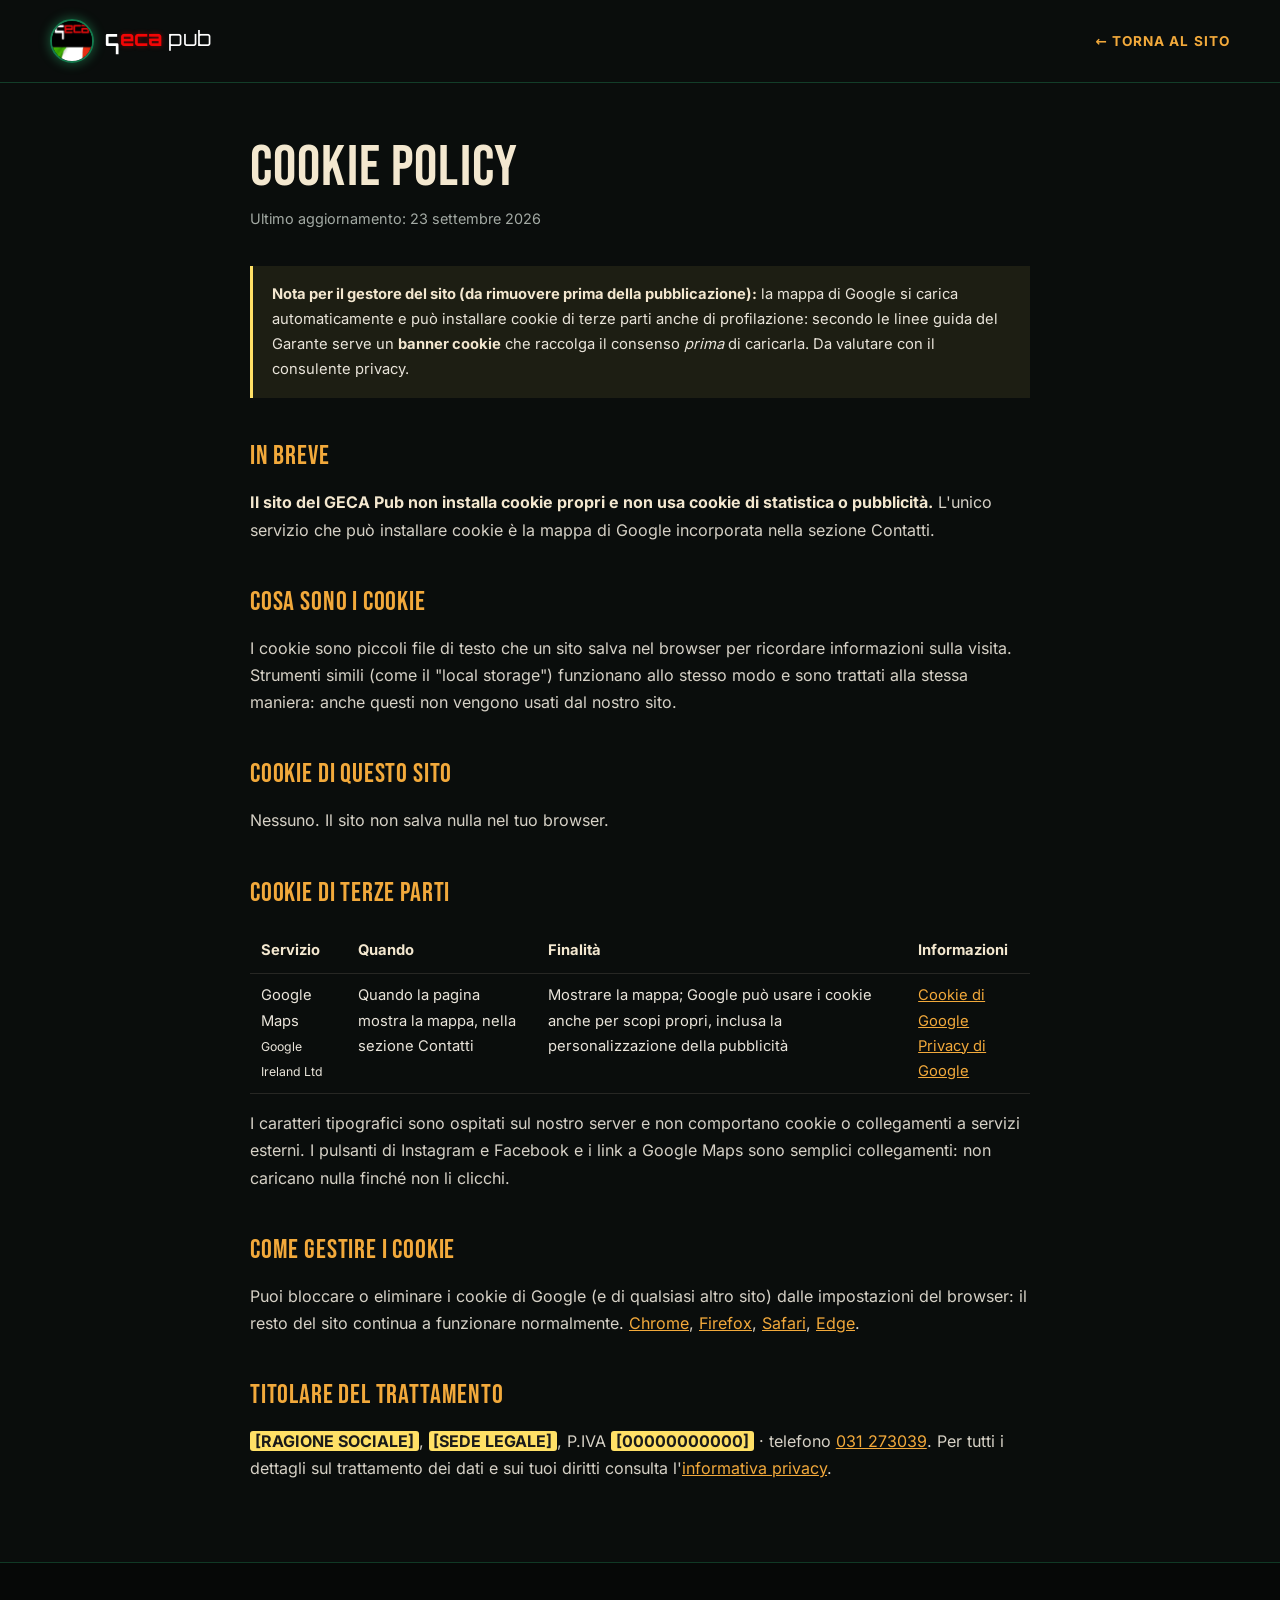
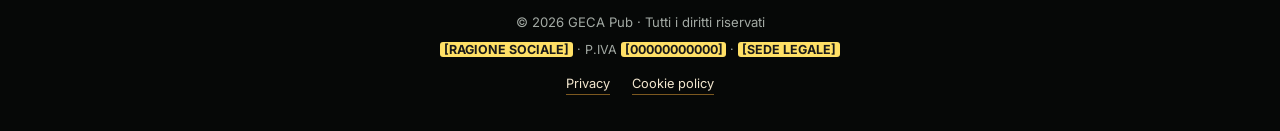
==== cookie-policy.html @ 088353f3 "GECA Pub" ====
<!DOCTYPE html>
<html lang="it">
<head>
  <meta charset="UTF-8">
  <meta name="viewport" content="width=device-width, initial-scale=1.0">
  <title>Cookie policy · GECA Pub</title>
  <meta name="robots" content="noindex">
  <meta name="theme-color" content="#0a0d0c">
  <link rel="icon" type="image/png" href="img/logo.png">
  <link rel="stylesheet" href="style.css">
</head>
<body>

  <header class="legal-header">
    <div class="container">
      <a href="index.html" class="logo" aria-label="GECA Pub – torna al sito">
        <img src="img/logo.png" alt="" class="logo-img" width="44" height="44">
        <span class="logo-text wordmark" role="img" aria-label="GECA Pub"><svg class="wm-g" viewBox="0 0 69 98" aria-hidden="true"><path d="M58.5 6.5H10.5V51.5H58.5V98"/></svg><span class="wm-eca" aria-hidden="true">eca</span><span class="wm-pub" aria-hidden="true">pub</span></span>
      </a>
      <a href="index.html" class="legal-back">← Torna al sito</a>
    </div>
  </header>

  <main class="legal">
    <h1>Cookie policy</h1>
    <p class="updated">Ultimo aggiornamento: 23 settembre 2026</p>

    <!-- NOTA PER IL GESTORE: rimuovere questo riquadro prima della pubblicazione -->
    <div class="legal-note">
      <strong>Nota per il gestore del sito (da rimuovere prima della pubblicazione):</strong>
      la mappa di Google si carica automaticamente e può installare cookie di terze parti anche
      di profilazione: secondo le linee guida del Garante serve un <strong>banner cookie</strong> che
      raccolga il consenso <em>prima</em> di caricarla. Da valutare con il consulente privacy.
    </div>

    <h2>In breve</h2>
    <p>
      <strong>Il sito del GECA Pub non installa cookie propri e non usa cookie di statistica
      o pubblicità.</strong> L'unico servizio che può installare cookie è la mappa di Google
      incorporata nella sezione Contatti.
    </p>

    <h2>Cosa sono i cookie</h2>
    <p>
      I cookie sono piccoli file di testo che un sito salva nel browser per ricordare informazioni
      sulla visita. Strumenti simili (come il "local storage") funzionano allo stesso modo e sono
      trattati alla stessa maniera: anche questi non vengono usati dal nostro sito.
    </p>

    <h2>Cookie di questo sito</h2>
    <p>Nessuno. Il sito non salva nulla nel tuo browser.</p>

    <h2>Cookie di terze parti</h2>
    <table>
      <thead>
        <tr><th>Servizio</th><th>Quando</th><th>Finalità</th><th>Informazioni</th></tr>
      </thead>
      <tbody>
        <tr>
          <td>Google Maps<br><small>Google Ireland Ltd</small></td>
          <td>Quando la pagina mostra la mappa, nella sezione Contatti</td>
          <td>Mostrare la mappa; Google può usare i cookie anche per scopi propri, inclusa la personalizzazione della pubblicità</td>
          <td><a href="https://policies.google.com/technologies/cookies" target="_blank" rel="noopener">Cookie di Google</a><br><a href="https://policies.google.com/privacy" target="_blank" rel="noopener">Privacy di Google</a></td>
        </tr>
      </tbody>
    </table>
    <p style="margin-top:1rem">
      I caratteri tipografici sono ospitati sul nostro server e non comportano cookie o collegamenti a
      servizi esterni. I pulsanti di Instagram e Facebook e i link a Google Maps sono semplici
      collegamenti: non caricano nulla finché non li clicchi.
    </p>

    <h2>Come gestire i cookie</h2>
    <p>
      Puoi bloccare o eliminare i cookie di Google (e di qualsiasi altro sito) dalle impostazioni del
      browser: il resto del sito continua a funzionare normalmente.
      <a href="https://support.google.com/chrome/answer/95647?hl=it" target="_blank" rel="noopener">Chrome</a>,
      <a href="https://support.mozilla.org/it/kb/Eliminare%20i%20cookie" target="_blank" rel="noopener">Firefox</a>,
      <a href="https://support.apple.com/it-it/guide/safari/sfri11471/mac" target="_blank" rel="noopener">Safari</a>,
      <a href="https://support.microsoft.com/it-it/microsoft-edge" target="_blank" rel="noopener">Edge</a>.
    </p>

    <h2>Titolare del trattamento</h2>
    <p>
      <span class="todo">[RAGIONE SOCIALE]</span>, <span class="todo">[SEDE LEGALE]</span>,
      P.IVA <span class="todo">[00000000000]</span> · telefono <a href="tel:+39031273039">031 273039</a>.
      Per tutti i dettagli sul trattamento dei dati e sui tuoi diritti consulta
      l'<a href="privacy.html">informativa privacy</a>.
    </p>
  </main>

  <footer class="footer">
    <div class="container footer-inner">
      <p class="footer-copy">© 2026 GECA Pub · Tutti i diritti riservati</p>
      <p class="footer-legal">
        <span class="todo">[RAGIONE SOCIALE]</span> · P.IVA <span class="todo">[00000000000]</span> ·
        <span class="todo">[SEDE LEGALE]</span>
      </p>
      <nav class="footer-links" aria-label="Note legali">
        <a href="privacy.html">Privacy</a>
        <a href="cookie-policy.html">Cookie policy</a>
      </nav>
    </div>
  </footer>

</body>
</html>
---- style.css ----
/* ============================================
   GECA Pub – pub irlandese: verde smeraldo,
   luci al neon, ottone e rame
   ============================================ */

/* ---------- Font ospitati sul sito (niente Google Fonts: nessun dato inviato a Google) ----------
   Licenze libere (OFL / Apache 2.0), vedi fonts/LICENZE.txt. Inter e Orbitron sono "variabili":
   un solo file copre tutti gli spessori. */
@font-face {
  font-family: 'Bebas Neue';
  font-style: normal;
  font-weight: 400;
  font-display: swap;
  src: url('fonts/bebas-neue.woff2') format('woff2');
}
@font-face {
  font-family: 'Inter';
  font-style: normal;
  font-weight: 400 700;
  font-display: swap;
  src: url('fonts/inter.woff2') format('woff2');
}
@font-face {
  font-family: 'Orbitron';
  font-style: normal;
  font-weight: 400 700;
  font-display: swap;
  src: url('fonts/orbitron.woff2') format('woff2');
}
@font-face {
  font-family: 'Yellowtail';
  font-style: normal;
  font-weight: 400;
  font-display: swap;
  src: url('fonts/yellowtail.woff2') format('woff2');
}

:root {
  --bg: #0a0d0c;
  --bg-2: #101613;
  --bg-3: #16201b;
  --emerald: #0f5c3b;
  --emerald-2: #147a4d;
  --neon: #39ff9c;
  --copper: #d4873f;
  --amber: #f2a93b;
  --cream: #f3e7cf;
  --text: #e9e4da;
  --muted: #a3aaa4;
  --line: rgba(243, 231, 207, 0.12);

  --font-display: 'Bebas Neue', Impact, sans-serif;
  --font-script: 'Yellowtail', cursive;
  --font-logo: 'Orbitron', 'Bebas Neue', sans-serif;

  /* colori della scritta nel logo */
  --logo-red: #f30505;
  --logo-white: #ffffff;
  --font-body: 'Inter', system-ui, sans-serif;

  /* bagliore verde condiviso tra "Chi siamo" e "Servizi" */
  --glow-size: ellipse 1100px 560px;
  --glow-offset: 180px;
  --glow-stops: rgba(20, 122, 77, 0.3), rgba(20, 122, 77, 0.17) 35%, rgba(20, 122, 77, 0.06) 70%, transparent 100%;

  --nav-h: 72px;
  --radius: 10px;
  --shadow: 0 18px 40px rgba(0, 0, 0, 0.55);
}

*,
*::before,
*::after { box-sizing: border-box; margin: 0; padding: 0; }

html { scroll-behavior: smooth; scroll-padding-top: var(--nav-h); }

body {
  font-family: var(--font-body);
  color: var(--text);
  background: var(--bg);
  line-height: 1.7;
  overflow-x: hidden;
}

img { max-width: 100%; display: block; }
a { color: inherit; }

.container { width: min(1180px, 100% - 32px); margin-inline: auto; }

/* ---------- Neon ---------- */
.neon {
  font-family: var(--font-script);
  line-height: 1;
}
.neon-green {
  color: #d9ffec;
  text-shadow:
    0 0 4px #fff,
    0 0 10px var(--neon),
    0 0 22px var(--neon),
    0 0 42px var(--emerald-2),
    0 0 80px var(--emerald-2);
}
.neon-amber {
  color: #fff1d6;
  text-shadow:
    0 0 4px #fff,
    0 0 10px var(--amber),
    0 0 24px var(--copper);
}
.flicker { animation: flicker 6s infinite; }

/* ---------- Titoli ---------- */
.eyebrow {
  font-size: 0.8rem;
  font-weight: 700;
  letter-spacing: 0.25em;
  text-transform: uppercase;
  color: var(--copper);
  display: flex;
  align-items: center;
  gap: 0.7rem;
}
.eyebrow::before {
  content: '';
  width: 28px;
  height: 2px;
  background: var(--copper);
}
.section-head { text-align: center; margin-bottom: 3rem; }
.section-head .eyebrow { justify-content: center; }
.section-head .eyebrow::after {
  content: '';
  width: 28px;
  height: 2px;
  background: var(--copper);
}

.section-title {
  font-family: var(--font-display);
  font-weight: 400;
  font-size: clamp(2.6rem, 6vw, 4rem);
  line-height: 1;
  letter-spacing: 0.02em;
  color: var(--cream);
  margin-top: 0.5rem;
}
.section-sub { color: var(--muted); margin-top: 0.6rem; }

/* ---------- Bottoni ---------- */
.btn {
  display: inline-block;
  padding: 0.9rem 1.8rem;
  font-family: var(--font-body);
  font-weight: 700;
  font-size: 0.9rem;
  letter-spacing: 0.12em;
  text-transform: uppercase;
  text-decoration: none;
  border-radius: 999px;
  border: 2px solid transparent;
  cursor: pointer;
  transition: transform 0.25s, box-shadow 0.25s, background 0.25s, color 0.25s;
}
.btn:hover { transform: translateY(-2px); }
.btn-primary {
  background: var(--emerald-2);
  color: #fff;
  border-color: var(--neon);
  box-shadow: 0 0 0 rgba(57, 255, 156, 0);
}
.btn-primary:hover { box-shadow: 0 0 18px rgba(57, 255, 156, 0.55), inset 0 0 12px rgba(57, 255, 156, 0.25); }
.btn-ghost { color: var(--cream); background: transparent; border-color: rgba(243, 231, 207, 0.5); }
.btn-ghost:hover { border-color: var(--amber); color: var(--amber); }
.btn.full { width: 100%; }

/* ---------- Navbar ---------- */
.navbar {
  position: fixed;
  inset: 0 0 auto 0;
  height: var(--nav-h);
  z-index: 100;
  transition: background 0.3s, box-shadow 0.3s, backdrop-filter 0.3s;
}
.navbar.scrolled,
.navbar.menu-open {
  background: rgba(10, 13, 12, 0.92);
  backdrop-filter: blur(10px);
  box-shadow: 0 1px 0 rgba(57, 255, 156, 0.25), 0 8px 24px rgba(0, 0, 0, 0.5);
}
.nav-inner {
  height: 100%;
  display: flex;
  align-items: center;
  justify-content: space-between;
}
.logo {
  display: flex;
  align-items: center;
  gap: 0.7rem;
  text-decoration: none;
}
.logo-img {
  width: 44px; height: 44px;
  border-radius: 50%;
  object-fit: cover;
  border: 2px solid var(--emerald-2);
  box-shadow: 0 0 12px rgba(57, 255, 156, 0.35);
}
.logo-text { font-size: 1.3rem; }

/* ---------- Scritta "geca pub" come nel logo ----------
   Orbitron per "eca"/"pub"; la "g" del logo non esiste in nessun font,
   quindi è disegnata in SVG sulle metriche di Orbitron
   (altezza x 58, tratto 13, discendente 40 su 100 unità/em). */
.wordmark {
  font-family: var(--font-logo);
  font-weight: 700;
  line-height: 1;
  letter-spacing: 0.01em;
  white-space: nowrap;
  text-transform: none;
}
.wm-g {
  display: inline-block;
  width: 0.69em;
  height: 0.98em;
  vertical-align: -0.4em;
  overflow: visible;
}
.wm-g path {
  fill: none;
  stroke: var(--logo-white);
  stroke-width: 13;
  stroke-linejoin: round;
}
.wm-eca {
  color: var(--logo-red);
  text-shadow: 0 0 0.25em rgba(243, 5, 5, 0.45);
}
.wm-pub {
  color: var(--logo-white);
  font-weight: 400;
  margin-left: 0.3em;
}

.nav-menu { display: flex; align-items: center; gap: 2rem; }
.nav-link {
  color: var(--text);
  text-decoration: none;
  font-weight: 500;
  font-size: 0.92rem;
  letter-spacing: 0.08em;
  text-transform: uppercase;
  position: relative;
  padding: 0.3rem 0;
  transition: color 0.2s;
}
.nav-link::after {
  content: '';
  position: absolute;
  left: 0; bottom: -2px;
  width: 0; height: 2px;
  background: var(--neon);
  box-shadow: 0 0 8px var(--neon);
  transition: width 0.3s;
}
.nav-link:hover,
.nav-link.active { color: #fff; }
.nav-link:hover::after,
.nav-link.active::after { width: 100%; }

.nav-toggle {
  display: none;
  background: none;
  border: none;
  cursor: pointer;
  width: 32px; height: 24px;
  position: relative;
}
.nav-toggle span {
  position: absolute;
  left: 0;
  width: 100%; height: 2px;
  background: var(--cream);
  border-radius: 2px;
  transition: transform 0.3s, opacity 0.3s, top 0.3s;
}
.nav-toggle span:nth-child(1) { top: 0; }
.nav-toggle span:nth-child(2) { top: 11px; }
.nav-toggle span:nth-child(3) { top: 22px; }
.nav-toggle.open span:nth-child(1) { top: 11px; transform: rotate(45deg); }
.nav-toggle.open span:nth-child(2) { opacity: 0; }
.nav-toggle.open span:nth-child(3) { top: 11px; transform: rotate(-45deg); }

/* ---------- Hero ---------- */
.hero {
  position: relative;
  min-height: 100vh;
  min-height: 100svh;
  display: flex;
  flex-direction: column;
  justify-content: center;
  overflow: hidden;
  padding-top: var(--nav-h);
}
.hero-bg {
  position: absolute;
  inset: -20px;
  /* il filtro colore agisce solo sulla foto; le velature scure stanno in .hero-shade,
     così il nero in fondo resta identico a quello di "Chi siamo" */
  /* sala-calda.jpg = sala.jpg con le luci delle lampade virate sull'arancione */
  background: url('img/sala-calda.jpg') center / cover no-repeat;
  /* più calda e satura sull'arancione (rame delle cisterne, luci) */
  filter: blur(2px) sepia(0.25) saturate(1.7) hue-rotate(-6deg) contrast(1.05);
  transform: scale(1.03);
}
.hero-shade {
  position: absolute;
  inset: 0;
  background:
    radial-gradient(ellipse at 50% 40%, rgba(10, 13, 12, 0.3), rgba(10, 13, 12, 0.9) 75%),
    linear-gradient(180deg, rgba(10, 13, 12, 0.6), rgba(10, 13, 12, 0.2) 45%, rgba(15, 92, 59, 0.12) 75%, var(--bg));
}
.hero-content {
  position: relative;
  text-align: center;
  padding: 3rem 0 6rem;
  animation: fadeUp 1s ease both;
}
.hero-logo {
  width: 120px; height: 120px;
  margin: 0 auto 1.2rem;
  border-radius: 50%;
  object-fit: cover;
  border: 3px solid var(--emerald-2);
  box-shadow: 0 0 0 6px rgba(10, 13, 12, 0.6), 0 0 30px rgba(57, 255, 156, 0.45);
}
.hero-script {
  font-size: clamp(2.4rem, 7vw, 4rem);
  transform: rotate(-4deg);
  margin-bottom: -0.4rem;
}
.hero-title {
  font-size: clamp(3rem, 14vw, 8rem);
  margin-top: 0.15em;
  filter: drop-shadow(0 6px 24px rgba(0, 0, 0, 0.8));
}
.hero-sub {
  max-width: 580px;
  margin: 1.2rem auto 2.2rem;
  font-size: clamp(1rem, 2.2vw, 1.15rem);
  color: #d6d1c6;
}
.hero-buttons { display: flex; gap: 1rem; justify-content: center; flex-wrap: wrap; }

/* Ticker "alla spina" */
.ticker {
  position: absolute;
  left: 0; right: 0; bottom: 0;
  overflow: hidden;
  background: var(--emerald);
  border-top: 1px solid rgba(57, 255, 156, 0.5);
  border-bottom: 1px solid rgba(57, 255, 156, 0.5);
  box-shadow: 0 0 24px rgba(57, 255, 156, 0.25);
}
.ticker-track {
  display: flex;
  width: max-content;
  animation: ticker 30s linear infinite;
}
.ticker-track span {
  font-family: var(--font-display);
  font-size: 1.4rem;
  letter-spacing: 0.1em;
  color: var(--cream);
  padding: 0.55rem 1.6rem;
  white-space: nowrap;
  display: flex;
  align-items: center;

}
.ticker-track span::after {
  content: '☘';
  font-family: var(--font-body);
  font-size: 1rem;
  color: var(--neon);
  margin-left: 1.6rem;
}

/* ---------- Chi siamo ---------- */
.about {
  padding: 7rem 0;
  background:
    /* misura fissa in px: così il bagliore si spegne prima del fondo della sezione
       a qualsiasi larghezza dello schermo (in % veniva tagliato dal confine) */
    radial-gradient(circle 480px at 85% 140px, rgba(15, 92, 59, 0.35), transparent),
    radial-gradient(var(--glow-size) at 50% calc(100% + var(--glow-offset)), var(--glow-stops)),
    var(--bg);
}
.about-grid {
  display: grid;
  grid-template-columns: 1fr 1fr;
  gap: 4.5rem;
  align-items: center;
}
.about-media { position: relative; }
.about-media img {
  width: 100%;
  height: auto;
  aspect-ratio: 4 / 3;
  object-fit: cover;
  border-radius: var(--radius);
  box-shadow: var(--shadow);
}
.about-media::before {
  content: '';
  position: absolute;
  inset: -14px 14px 14px -14px;
  border: 2px solid var(--neon);
  border-radius: var(--radius);
  box-shadow: 0 0 16px rgba(57, 255, 156, 0.4), inset 0 0 16px rgba(57, 255, 156, 0.2);
  z-index: -1;
}
.about-media { isolation: isolate; }
.about-badge {
  position: absolute;
  right: -18px; bottom: -22px;
  width: 124px; height: 124px;
  border-radius: 50%;
  display: grid;
  place-content: center;
  text-align: center;
  background: radial-gradient(circle at 35% 30%, #e59a52, var(--copper) 55%, #8f5424);
  border: 3px solid #f1c089;
  box-shadow: var(--shadow);
  transform: rotate(-8deg);
}
.about-badge .neon { font-size: 1.6rem; }
.about-badge strong {
  font-family: var(--font-display);
  font-weight: 400;
  font-size: 2rem;
  line-height: 1;
  color: var(--bg);
}
.about-text > p:not(.eyebrow) {
  margin-top: 1.2rem;
  color: #cfcac0;
  font-size: 1.05rem;
}
.about-text strong { color: var(--cream); }
.about-text em { color: var(--neon); font-style: normal; font-weight: 700; }

.stats {
  list-style: none;
  display: grid;
  grid-template-columns: repeat(3, 1fr);
  margin-top: 2.2rem;
  border-top: 1px solid var(--line);
}
.stats li {
  padding: 1.2rem 0.5rem 0;
  text-align: center;
}
.stats li + li { border-left: 1px solid var(--line); }
.stats strong {
  display: block;
  font-family: var(--font-display);
  font-weight: 400;
  font-size: 2.6rem;
  line-height: 1;
  color: var(--amber);
}
.stats span { font-size: 0.82rem; color: var(--muted); }

/* ---------- Servizi ---------- */
.services {
  padding: 7rem 0;
  /* richiama le pareti verdi del pub. Il bagliore è UNO solo, centrato poco sotto
     il confine con "Chi siamo": ciascuna sezione ne disegna la sua metà (stesse
     misure in px), così la sfumatura continua senza linea di separazione */
  background:
    radial-gradient(var(--glow-size) at 50% var(--glow-offset), var(--glow-stops)),
    linear-gradient(180deg, transparent 80%, var(--bg)),
    var(--bg);
}

/* ---------- Filigrana trifogli (sezioni verdi) ---------- */
.clover-watermark {
  position: relative;
  isolation: isolate;
}
.clover-watermark::before {
  content: '';
  position: absolute;
  inset: 0;
  z-index: -1;
  pointer-events: none;
  background: url('img/trifogli.svg') center / 440px repeat;
  opacity: 0.04;
}
/* "Chi siamo" + "Servizi": un'unica filigrana che attraversa il confine.
   - la griglia è ancorata al confine (fondo di Chi siamo / cima di Servizi),
     così i trifogli proseguono senza sfasamenti
   - la dissolvenza è piena sul confine: compare in Chi siamo e sfuma in Servizi */
.about.clover-watermark::before {
  opacity: 0.06;
  background-position: center bottom;
  -webkit-mask-image: linear-gradient(180deg, transparent 5%, #000 75%);
  mask-image: linear-gradient(180deg, transparent 5%, #000 75%);
}
.services.clover-watermark::before {
  opacity: 0.06;
  background-position: center top;
  -webkit-mask-image: linear-gradient(180deg, #000, #000 45%, transparent 90%);
  mask-image: linear-gradient(180deg, #000, #000 45%, transparent 90%);
}
.neon-band.clover-watermark::before {
  opacity: 0.07;
  background-size: 360px;
}
.feature-grid {
  display: grid;
  grid-template-columns: repeat(3, 1fr);
  gap: 1.6rem;
}
.feature-card {
  background: var(--bg-3);
  border: 1px solid var(--line);
  border-radius: var(--radius);
  overflow: hidden;
  transition: transform 0.35s, border-color 0.35s, box-shadow 0.35s;
}
.feature-card img {
  width: 100%;
  height: auto;
  aspect-ratio: 4 / 3;
  object-fit: cover;
  transition: transform 0.6s;
}
.feature-card:hover {
  transform: translateY(-6px);
  border-color: rgba(57, 255, 156, 0.6);
  box-shadow: 0 0 24px rgba(57, 255, 156, 0.18), var(--shadow);
}
.feature-card:hover img { transform: scale(1.06); }
.feature-body { padding: 1.5rem 1.6rem 1.8rem; position: relative; }
.feature-body h3 {
  font-family: var(--font-display);
  font-weight: 400;
  font-size: 1.9rem;
  letter-spacing: 0.03em;
  color: var(--cream);
  line-height: 1.1;
}
.feature-body p { color: var(--muted); margin-top: 0.4rem; }

.mini-grid {
  display: grid;
  grid-template-columns: repeat(3, 1fr);
  gap: 1.6rem;
  margin-top: 1.6rem;
}
.mini-card {
  display: flex;
  gap: 1rem;
  align-items: flex-start;
  padding: 1.4rem;
  border-radius: var(--radius);
  background: rgba(15, 92, 59, 0.22);
  border: 1px solid rgba(57, 255, 156, 0.2);
}
.mini-card svg {
  flex: none;
  width: 44px; height: 44px;
  padding: 9px;
  border-radius: 50%;
  fill: none;
  stroke: var(--amber);
  stroke-width: 1.8;
  stroke-linecap: round;
  stroke-linejoin: round;
  background: rgba(10, 13, 12, 0.6);
  border: 1px solid var(--copper);
}
.mini-card h3 {
  font-family: var(--font-display);
  font-weight: 400;
  font-size: 1.45rem;
  letter-spacing: 0.03em;
  color: var(--cream);
  line-height: 1.1;
}
.mini-card p { color: var(--muted); font-size: 0.92rem; margin-top: 0.2rem; }

/* ---------- Birre ---------- */
.beers {
  padding: 7rem 0;
  background:
    radial-gradient(ellipse at 50% 100%, rgba(212, 135, 63, 0.18), transparent 60%),
    var(--bg);
}
/* Nastro continuo: le birre scorrono senza fine (le schede sono duplicate via JS).
   Le schede hanno la stessa larghezza della vecchia griglia
   (3 per 960px su desktop, 2 per riga su tablet/telefono) */
.beer-grid {
  --beer-gap: 1.4rem;
  --beer-w: calc((min(960px, 100%) - 2 * var(--beer-gap)) / 3);
  overflow: hidden;
  cursor: grab;
  /* trascinamento orizzontale gestito via JS; lo scroll verticale della pagina resta libero */
  touch-action: pan-y;
  /* spazio per l'effetto hover (sollevamento + ombra), che altrimenti verrebbe tagliato */
  padding: 12px 2px 28px;
  margin: -12px -2px -28px;
  /* dissolvenza su entrambi i lati: il nastro non ha né inizio né fine */
  --fade-l: 48px;
  --fade-r: 48px;
  -webkit-mask-image: linear-gradient(90deg, transparent, #000 var(--fade-l), #000 calc(100% - var(--fade-r)), transparent);
  mask-image: linear-gradient(90deg, transparent, #000 var(--fade-l), #000 calc(100% - var(--fade-r)), transparent);
}
.beer-grid.dragging { cursor: grabbing; }
/* il nastro che si muove: spostato con transform per un movimento fluido (anche sub-pixel) */
.beer-track {
  display: flex;
  gap: var(--beer-gap);
  will-change: transform;
  user-select: none;
  -webkit-user-select: none;
}
.beer-track img { -webkit-user-drag: none; pointer-events: none; }
.beer-track > .beer-card {
  flex: 0 0 var(--beer-w);
}


.beer-card {
  text-align: center;
  padding: 1.8rem 1.2rem 1.6rem;
  background: var(--bg-3);
  border: 1px solid var(--line);
  border-radius: var(--radius);
  transition: transform 0.35s, border-color 0.35s, box-shadow 0.35s;
}
.beer-card:hover {
  transform: translateY(-6px);
  border-color: rgba(242, 169, 59, 0.6);
  box-shadow: 0 0 24px rgba(242, 169, 59, 0.15), var(--shadow);
}

/* Il logo sta su un "sottobicchiere" chiaro, così resta leggibile qualunque colore abbia */
.beer-coaster {
  width: 140px; height: 140px;
  margin: 0 auto 1.3rem;
  border-radius: 50%;
  display: grid;
  place-items: center;
  overflow: hidden;
  background: radial-gradient(circle at 35% 30%, #fbf6ea, #ece0c6 70%, #dccaa6);
  box-shadow:
    inset 0 0 0 6px #f6eedc,
    inset 0 0 0 8px rgba(59, 36, 22, 0.25),
    0 10px 24px rgba(0, 0, 0, 0.5);
  transform: rotate(-6deg);
  transition: transform 0.5s;
}
.beer-card:nth-child(even) .beer-coaster { transform: rotate(5deg); }
.beer-card:hover .beer-coaster { transform: rotate(0) scale(1.05); }
.beer-coaster img {
  max-width: 74%;
  max-height: 64%;
  object-fit: contain;
}
.beer-coaster.has-logo .beer-fallback { display: none; }

/* Loghi già rotondi (Paulaner, Tennent's): diventano loro il sottobicchiere */
.beer-coaster[data-round].has-logo {
  background: none;
  box-shadow: 0 10px 24px rgba(0, 0, 0, 0.5);
}
.beer-coaster[data-round] img {
  width: 100%;
  max-width: 100%;
  max-height: 100%;
}

.beer-fallback {
  font-family: var(--font-display);
  font-size: 1.7rem;
  line-height: 1;
  letter-spacing: 0.04em;
  padding: 0 0.6rem;
  text-align: center;
}
.beer-fallback small { display: block; font-size: 0.6em; letter-spacing: 0.2em; }
.bf-guinness { color: #111; border-bottom: 3px solid #b8913a; padding-bottom: 0.2rem; }
.bf-kilkenny { color: #a4161f; }
.bf-tennents { color: #c8102e; }
.bf-granda { color: #2e5a3c; }
.bf-paulaner { color: #1f3f8c; }
.bf-balabiott { color: #161616; }

.beer-card h3 {
  font-family: var(--font-display);
  font-weight: 400;
  font-size: 1.7rem;
  letter-spacing: 0.03em;
  line-height: 1.1;
  color: var(--cream);
}
.beer-style {
  font-size: 0.72rem;
  font-weight: 700;
  letter-spacing: 0.1em;
  text-transform: uppercase;
  color: var(--amber);
  margin: 0.3rem 0 0.7rem;
}
.beer-card p:last-child { font-size: 0.92rem; color: var(--muted); line-height: 1.55; }

/* ---------- Banda neon ---------- */
.neon-band {
  padding: 3.5rem 16px;
  text-align: center;
  background: linear-gradient(180deg, #0b3a26, #082a1c);
  border-block: 1px solid rgba(57, 255, 156, 0.25);
  overflow: hidden;
}
.neon-band .neon { font-size: clamp(3.5rem, 12vw, 7rem); }

/* ---------- Galleria ---------- */
.gallery { padding: 7rem 0; background: var(--bg); }
.gallery-grid {
  display: grid;
  grid-template-columns: repeat(4, 1fr);
  grid-auto-rows: 210px;
  grid-auto-flow: dense;
  gap: 0.9rem;
}
.gallery-item {
  position: relative;
  overflow: hidden;
  border-radius: var(--radius);
  cursor: pointer;
  background: var(--bg-3);
  outline: none;
}
.g-wide { grid-column: span 2; }
.g-tall { grid-row: span 2; }
.gallery-item img {
  width: 100%;
  height: 100%;
  object-fit: cover;
  transition: transform 0.6s, filter 0.6s;
  filter: saturate(1.05) brightness(0.9);
}
.gallery-item::after {
  content: '';
  position: absolute;
  inset: 0;
  border-radius: inherit;
  border: 2px solid transparent;
  transition: border-color 0.3s, box-shadow 0.3s;
  pointer-events: none;
}
.gallery-item:hover img,
.gallery-item:focus-visible img { transform: scale(1.07); filter: saturate(1.2) brightness(1); }
.gallery-item:hover::after,
.gallery-item:focus-visible::after {
  border-color: var(--neon);
  box-shadow: inset 0 0 18px rgba(57, 255, 156, 0.35);
}
.gallery-item figcaption {
  position: absolute;
  inset: auto 0 0 0;
  padding: 2rem 1rem 0.8rem;
  font-family: var(--font-display);
  font-size: 1.35rem;
  letter-spacing: 0.05em;
  color: var(--cream);
  background: linear-gradient(transparent, rgba(10, 13, 12, 0.9));
}

/* Lightbox */
.lightbox {
  position: fixed;
  inset: 0;
  z-index: 200;
  display: flex;
  align-items: center;
  justify-content: center;
  gap: 1rem;
  padding: 16px;
  background: rgba(5, 8, 7, 0.95);
  opacity: 0;
  visibility: hidden;
  transition: opacity 0.3s, visibility 0.3s;
}
.lightbox.open { opacity: 1; visibility: visible; }
.lb-figure { max-width: 1000px; min-width: 0; text-align: center; }
.lb-figure img {
  max-height: 78vh;
  width: auto;
  margin: 0 auto;
  border-radius: var(--radius);
  box-shadow: 0 0 40px rgba(57, 255, 156, 0.18);
}
.lb-figure figcaption {
  font-family: var(--font-display);
  font-size: 1.6rem;
  letter-spacing: 0.05em;
  color: var(--cream);
  margin-top: 0.8rem;
}
.lb-btn {
  flex: none;
  background: rgba(255, 255, 255, 0.06);
  border: 1px solid var(--line);
  color: var(--cream);
  width: 52px; height: 52px;
  border-radius: 50%;
  font-size: 2rem;
  line-height: 1;
  cursor: pointer;
  transition: border-color 0.2s, color 0.2s;
}
.lb-btn:hover { border-color: var(--neon); color: var(--neon); }
.lb-close { position: absolute; top: 1rem; right: 1rem; }

/* ---------- Contatti ---------- */
.contact {
  padding: 7rem 0;
  background:
    radial-gradient(circle at 10% 90%, rgba(212, 135, 63, 0.14), transparent 45%),
    radial-gradient(circle at 90% 10%, rgba(15, 92, 59, 0.35), transparent 45%),
    var(--bg-2);
}
.contact-grid {
  display: grid;
  grid-template-columns: 1fr 1.25fr;
  gap: 3rem;
  align-items: start;
}
.info-block {
  padding: 1.3rem 0;
  border-bottom: 1px solid var(--line);
}
.info-block:first-child { padding-top: 0; }
.info-block h3 {
  font-family: var(--font-display);
  font-weight: 400;
  font-size: 1.5rem;
  letter-spacing: 0.05em;
  color: var(--amber);
  margin-bottom: 0.3rem;
}
.info-block a { color: var(--cream); text-decoration: none; font-weight: 500; }
.info-block a:hover { color: var(--neon); }
.hours { border-collapse: collapse; width: 100%; max-width: 340px; }
.hours td { padding: 0.25rem 0; color: #cfcac0; vertical-align: top; }
.hours .closed td { padding-top: 0.6rem; color: var(--muted); }
.hours .closed td:last-child { color: var(--muted); }
.hours td:last-child { text-align: right; font-weight: 700; color: var(--cream); }

.socials { display: flex; gap: 0.8rem; margin-top: 1.6rem; }
.socials a {
  width: 46px; height: 46px;
  display: grid;
  place-items: center;
  border-radius: 50%;
  border: 1px solid var(--line);
  background: var(--bg-3);
  transition: border-color 0.25s, box-shadow 0.25s;
}
.socials svg {
  width: 22px; height: 22px;
  fill: none;
  stroke: var(--cream);
  stroke-width: 1.7;
  stroke-linecap: round;
  stroke-linejoin: round;
  transition: stroke 0.25s;
}
.socials a:hover { border-color: var(--neon); box-shadow: 0 0 14px rgba(57, 255, 156, 0.35); }
.socials a:hover svg { stroke: var(--neon); }

/* ---------- Recensioni Google ---------- */
.reviews-box {
  display: flex;
  flex-direction: column;
  padding: 2.4rem;
  border-radius: var(--radius);
  background: linear-gradient(160deg, rgba(20, 122, 77, 0.35), rgba(16, 22, 19, 0.95) 55%);
  border: 1px solid rgba(57, 255, 156, 0.3);
  box-shadow: var(--shadow);
}
.reviews-head h3 {
  font-family: var(--font-display);
  font-weight: 400;
  font-size: 2.2rem;
  letter-spacing: 0.03em;
  line-height: 1;
  color: var(--cream);
  margin-top: 0.4rem;
}
.stars {
  color: var(--amber);
  letter-spacing: 0.15em;
  font-size: 1.15rem;
  text-shadow: 0 0 10px rgba(242, 169, 59, 0.45);
}
.reviews-list:empty { display: none; }

/* una recensione alla volta, in dissolvenza */
.reviews-list {
  display: grid;
  margin: 1.6rem 0 1rem;
}
.review {
  grid-area: 1 / 1;
  opacity: 0;
  visibility: hidden;
  transition: opacity 0.6s, visibility 0.6s;
}
.review.active { opacity: 1; visibility: visible; }
.review .stars { font-size: 0.95rem; }
.review blockquote {
  position: relative;
  margin: 0.6rem 0 1rem;
  padding-left: 1.6rem;
  color: var(--text);
  font-size: 1.02rem;
  line-height: 1.65;
}
.review blockquote::before {
  content: '“';
  position: absolute;
  left: -0.2rem; top: -0.9rem;
  font-family: Georgia, serif;
  font-size: 3.2rem;
  line-height: 1;
  color: var(--copper);
}
.review-author { display: flex; align-items: center; gap: 0.75rem; }
.review-avatar {
  flex: none;
  width: 38px; height: 38px;
  border-radius: 50%;
  display: grid;
  place-items: center;
  font-weight: 700;
  color: var(--bg);
  background: var(--copper);
}
.review-author strong { display: block; color: var(--cream); font-weight: 700; line-height: 1.2; }
.review-author span { font-size: 0.82rem; color: var(--muted); }

.reviews-dots { display: flex; gap: 0.5rem; margin-bottom: 1.6rem; }
.reviews-dots:empty { display: none; }
.reviews-dots button {
  width: 10px; height: 10px;
  padding: 0;
  border-radius: 50%;
  border: 1px solid var(--copper);
  background: transparent;
  cursor: pointer;
  transition: background 0.25s, transform 0.25s;
}
.reviews-dots button[aria-selected="true"] { background: var(--amber); transform: scale(1.2); }

.reviews-empty { margin: 1.4rem 0 1.8rem; color: #cfcac0; }
.reviews-empty[hidden] { display: none; }
.reviews-quote {
  font-family: var(--font-script);
  font-size: 1.9rem;
  line-height: 1.2;
  color: var(--cream);
  margin-bottom: 0.8rem;
}
.reviews-box .btn { text-align: center; margin-top: auto; }

/* ---------- Mappa ---------- */
.map-card {
  position: relative;
  margin-top: 3rem;
  height: 420px;
  border-radius: var(--radius);
  overflow: hidden;
  border: 1px solid rgba(57, 255, 156, 0.3);
  box-shadow: var(--shadow);
  background: var(--bg-3);
}
.map-card iframe {
  display: block;
  width: 100%;
  height: 100%;
  border: 0;
  /* versione "notturna" della mappa, in tono con il sito */
  filter: invert(0.9) hue-rotate(180deg) saturate(0.85) brightness(0.95);
}
.map-overlay {
  position: absolute;
  left: 1.5rem;
  bottom: 1.5rem;
  padding: 1.4rem 1.6rem;
  border-radius: var(--radius);
  background: rgba(10, 13, 12, 0.9);
  backdrop-filter: blur(8px);
  border: 1px solid var(--line);
}
.map-address {
  font-family: var(--font-display);
  font-size: 1.7rem;
  line-height: 1.1;
  letter-spacing: 0.03em;
  color: var(--cream);
  margin: 0.5rem 0 1rem;
}

/* ---------- Footer ---------- */
.footer {
  padding: 3rem 0 2.2rem;
  background: #060807;
  border-top: 1px solid rgba(57, 255, 156, 0.2);
}
.footer-inner { text-align: center; }
.footer-logo {
  width: 64px; height: 64px;
  margin: 0 auto;
  border-radius: 50%;
  object-fit: cover;
  border: 2px solid var(--emerald-2);
}
.footer-script { font-size: 2.6rem; margin: 0.8rem 0 1rem; }
.footer-copy { font-size: 0.82rem; color: var(--muted); }
.footer-legal { font-size: 0.78rem; color: var(--muted); margin-top: 0.3rem; }
.footer-links { display: flex; justify-content: center; gap: 1.4rem; margin-top: 0.8rem; }
.footer-links a {
  font-size: 0.8rem;
  color: var(--cream);
  text-decoration: none;
  border-bottom: 1px solid rgba(242, 169, 59, 0.5);
}
.footer-links a:hover { color: var(--amber); }

/* Dati ancora da inserire: evidenziati per non dimenticarli prima della pubblicazione */
.todo {
  background: #ffe066;
  color: #1a1a1a;
  padding: 0 0.3em;
  border-radius: 3px;
  font-weight: 700;
}

/* ---------- Pagine legali (privacy.html, cookie-policy.html) ---------- */
.legal-header {
  padding: 1.2rem 0;
  border-bottom: 1px solid rgba(57, 255, 156, 0.2);
  background: rgba(10, 13, 12, 0.95);
}
.legal-header .container {
  display: flex;
  align-items: center;
  justify-content: space-between;
  gap: 1rem;
}
.legal-back {
  font-size: 0.85rem;
  font-weight: 700;
  letter-spacing: 0.08em;
  text-transform: uppercase;
  color: var(--amber);
  text-decoration: none;
}
.legal-back:hover { color: var(--cream); }
.legal {
  width: min(780px, 100% - 32px);
  margin: 0 auto;
  padding: 3.5rem 0 5rem;
}
.legal h1 {
  font-family: var(--font-display);
  font-weight: 400;
  font-size: clamp(2.6rem, 7vw, 3.6rem);
  line-height: 1;
  letter-spacing: 0.02em;
  color: var(--cream);
}
.legal .updated { color: var(--muted); font-size: 0.9rem; margin: 0.6rem 0 2.2rem; }
.legal h2 {
  font-family: var(--font-display);
  font-weight: 400;
  font-size: 1.7rem;
  letter-spacing: 0.03em;
  color: var(--amber);
  margin: 2.2rem 0 0.6rem;
}
.legal p, .legal li { color: #d6d1c6; }
.legal p + p { margin-top: 0.8rem; }
.legal ul { padding-left: 1.3rem; margin-top: 0.6rem; }
.legal li + li { margin-top: 0.35rem; }
.legal a { color: var(--amber); }
.legal strong { color: var(--cream); }
.legal-note {
  margin-bottom: 2rem;
  padding: 1rem 1.2rem;
  border-left: 3px solid #ffe066;
  background: rgba(255, 224, 102, 0.08);
  font-size: 0.92rem;
}
.legal table { width: 100%; border-collapse: collapse; margin-top: 0.8rem; font-size: 0.92rem; }
.legal th, .legal td { text-align: left; padding: 0.6rem 0.7rem; border-bottom: 1px solid var(--line); vertical-align: top; }
.legal th { color: var(--cream); font-weight: 700; }

/* ---------- Animazioni ---------- */
@keyframes fadeUp {
  from { opacity: 0; transform: translateY(30px); }
  to { opacity: 1; transform: translateY(0); }
}
@keyframes ticker {
  to { transform: translateX(-50%); }
}
@keyframes flicker {
  0%, 18%, 22%, 25%, 53%, 57%, 100% { opacity: 1; }
  20%, 24%, 55% { opacity: 0.35; }
}
.reveal { opacity: 0; transform: translateY(30px); transition: opacity 0.8s, transform 0.8s; }
.reveal.visible { opacity: 1; transform: none; }

@media (prefers-reduced-motion: reduce) {
  html { scroll-behavior: auto; }
  *, *::before, *::after { animation: none !important; transition: none !important; }
  .reveal { opacity: 1; transform: none; }
}

/* ============================================
   Responsive
   ============================================ */
@media (max-width: 1000px) {
  .feature-grid,
  .mini-grid { grid-template-columns: 1fr 1fr; }
  .feature-card:last-child { grid-column: span 2; }
  .feature-card:last-child img { aspect-ratio: 16 / 7; }
  .mini-grid .mini-card:last-child { grid-column: span 2; }
  .about-grid { gap: 3.5rem; }
  .contact-grid { grid-template-columns: 1fr; }
  .gallery-grid { grid-template-columns: repeat(3, 1fr); }
}

@media (max-width: 820px) {
  .map-card { height: auto; }
  .map-card iframe { height: 320px; }
  .map-overlay { position: static; border: 0; border-top: 1px solid var(--line); border-radius: 0; }
  .map-overlay .btn { width: 100%; text-align: center; }
  .beer-grid { --beer-w: calc((100% - var(--beer-gap)) / 2); }
  .nav-toggle { display: block; }
  .nav-menu {
    position: fixed;
    top: var(--nav-h);
    left: 0; right: 0;
    flex-direction: column;
    align-items: stretch;
    gap: 0;
    background: rgba(10, 13, 12, 0.97);
    border-bottom: 1px solid rgba(57, 255, 156, 0.3);
    max-height: 0;
    overflow: hidden;
    transition: max-height 0.35s ease;
  }
  .nav-menu.open { max-height: 460px; }
  .nav-link {
    padding: 1rem 16px;
    border-top: 1px solid var(--line);
  }
  .nav-link::after { display: none; }
  .nav-link.active { color: var(--neon); }

  .about-grid { grid-template-columns: 1fr; }
  .about-media { max-width: 560px; margin: 0 14px 0 14px; }
  .gallery-grid { grid-template-columns: repeat(2, 1fr); grid-auto-rows: 180px; }
}

@media (max-width: 600px) {
  .about, .services, .beers, .gallery, .contact { padding: 4.5rem 0; }
  .beer-card { padding: 1.4rem 0.8rem; }
  .beer-coaster { width: 116px; height: 116px; }
  .beer-fallback { font-size: 1.4rem; }
  .hero-content { padding: 2rem 0 5.5rem; }
  .hero-logo { width: 96px; height: 96px; }
  .hero-buttons .btn { width: 100%; }
  .ticker-track span { font-size: 1.15rem; }

  .about-badge { width: 100px; height: 100px; right: -8px; bottom: -18px; }
  .about-badge .neon { font-size: 1.3rem; }
  .about-badge strong { font-size: 1.6rem; }

  .feature-grid,
  .mini-grid { grid-template-columns: 1fr; }
  .feature-card:last-child,
  .mini-grid .mini-card:last-child { grid-column: auto; }
  .feature-card:last-child img { aspect-ratio: 4 / 3; }

  .gallery-grid { grid-auto-rows: 150px; gap: 0.6rem; }
  .gallery-item figcaption { font-size: 1.1rem; padding: 1.5rem 0.7rem 0.5rem; }

  .reviews-box { padding: 1.6rem 1.2rem; }

  .lightbox { padding: 12px; }
  .lb-prev, .lb-next {
    position: absolute;
    bottom: 1.2rem;
    width: 46px; height: 46px;
  }
  .lb-prev { left: calc(50% - 56px); }
  .lb-next { right: calc(50% - 56px); }
}
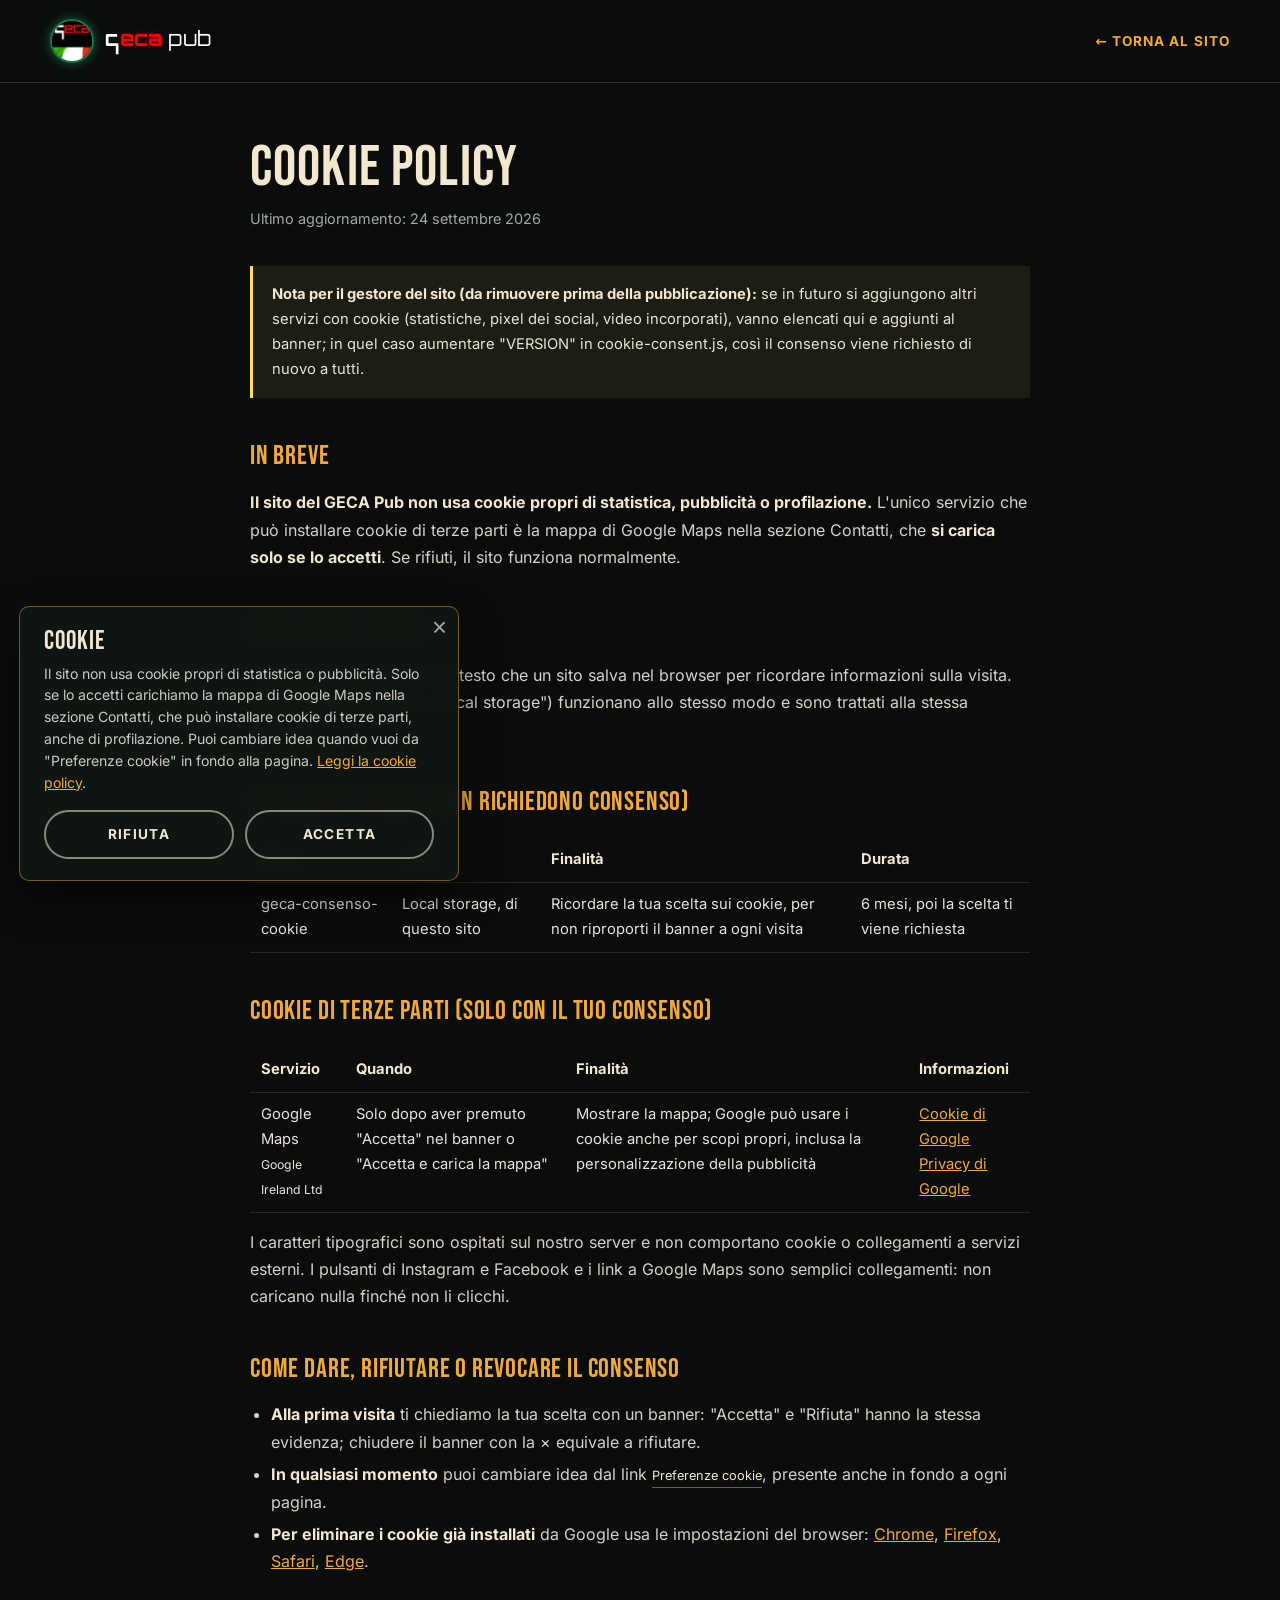
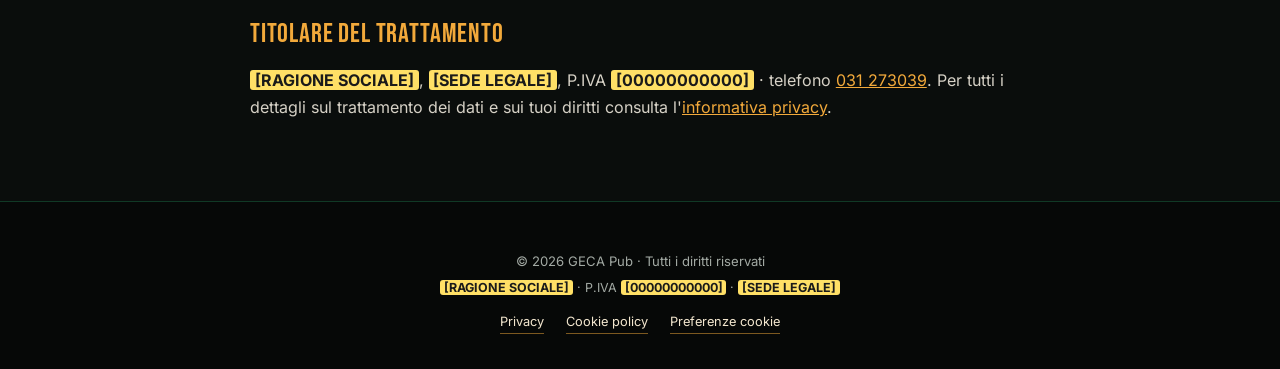
==== commit fc2d0429: "Gestione dei cookie" ====
--- a/cookie-policy.html
+++ b/cookie-policy.html
@@ -23,34 +23,47 @@
 
   <main class="legal">
     <h1>Cookie policy</h1>
-    <p class="updated">Ultimo aggiornamento: 23 settembre 2026</p>
+    <p class="updated">Ultimo aggiornamento: 24 settembre 2026</p>
 
     <!-- NOTA PER IL GESTORE: rimuovere questo riquadro prima della pubblicazione -->
     <div class="legal-note">
       <strong>Nota per il gestore del sito (da rimuovere prima della pubblicazione):</strong>
-      la mappa di Google si carica automaticamente e può installare cookie di terze parti anche
-      di profilazione: secondo le linee guida del Garante serve un <strong>banner cookie</strong> che
-      raccolga il consenso <em>prima</em> di caricarla. Da valutare con il consulente privacy.
+      se in futuro si aggiungono altri servizi con cookie (statistiche, pixel dei social, video
+      incorporati), vanno elencati qui e aggiunti al banner; in quel caso aumentare "VERSION" in
+      cookie-consent.js, così il consenso viene richiesto di nuovo a tutti.
     </div>
 
     <h2>In breve</h2>
     <p>
-      <strong>Il sito del GECA Pub non installa cookie propri e non usa cookie di statistica
-      o pubblicità.</strong> L'unico servizio che può installare cookie è la mappa di Google
-      incorporata nella sezione Contatti.
+      <strong>Il sito del GECA Pub non usa cookie propri di statistica, pubblicità o profilazione.</strong>
+      L'unico servizio che può installare cookie di terze parti è la mappa di Google Maps nella sezione
+      Contatti, che <strong>si carica solo se lo accetti</strong>. Se rifiuti, il sito funziona
+      normalmente.
     </p>
 
     <h2>Cosa sono i cookie</h2>
     <p>
       I cookie sono piccoli file di testo che un sito salva nel browser per ricordare informazioni
       sulla visita. Strumenti simili (come il "local storage") funzionano allo stesso modo e sono
-      trattati alla stessa maniera: anche questi non vengono usati dal nostro sito.
+      trattati alla stessa maniera.
     </p>
 
-    <h2>Cookie di questo sito</h2>
-    <p>Nessuno. Il sito non salva nulla nel tuo browser.</p>
+    <h2>Strumenti tecnici (non richiedono consenso)</h2>
+    <table>
+      <thead>
+        <tr><th>Nome</th><th>Tipo</th><th>Finalità</th><th>Durata</th></tr>
+      </thead>
+      <tbody>
+        <tr>
+          <td>geca-consenso-cookie</td>
+          <td>Local storage, di questo sito</td>
+          <td>Ricordare la tua scelta sui cookie, per non riproporti il banner a ogni visita</td>
+          <td>6 mesi, poi la scelta ti viene richiesta</td>
+        </tr>
+      </tbody>
+    </table>
 
-    <h2>Cookie di terze parti</h2>
+    <h2>Cookie di terze parti (solo con il tuo consenso)</h2>
     <table>
       <thead>
         <tr><th>Servizio</th><th>Quando</th><th>Finalità</th><th>Informazioni</th></tr>
@@ -58,7 +71,7 @@
       <tbody>
         <tr>
           <td>Google Maps<br><small>Google Ireland Ltd</small></td>
-          <td>Quando la pagina mostra la mappa, nella sezione Contatti</td>
+          <td>Solo dopo aver premuto "Accetta" nel banner o "Accetta e carica la mappa"</td>
           <td>Mostrare la mappa; Google può usare i cookie anche per scopi propri, inclusa la personalizzazione della pubblicità</td>
           <td><a href="https://policies.google.com/technologies/cookies" target="_blank" rel="noopener">Cookie di Google</a><br><a href="https://policies.google.com/privacy" target="_blank" rel="noopener">Privacy di Google</a></td>
         </tr>
@@ -70,15 +83,17 @@
       collegamenti: non caricano nulla finché non li clicchi.
     </p>
 
-    <h2>Come gestire i cookie</h2>
-    <p>
-      Puoi bloccare o eliminare i cookie di Google (e di qualsiasi altro sito) dalle impostazioni del
-      browser: il resto del sito continua a funzionare normalmente.
-      <a href="https://support.google.com/chrome/answer/95647?hl=it" target="_blank" rel="noopener">Chrome</a>,
-      <a href="https://support.mozilla.org/it/kb/Eliminare%20i%20cookie" target="_blank" rel="noopener">Firefox</a>,
-      <a href="https://support.apple.com/it-it/guide/safari/sfri11471/mac" target="_blank" rel="noopener">Safari</a>,
-      <a href="https://support.microsoft.com/it-it/microsoft-edge" target="_blank" rel="noopener">Edge</a>.
-    </p>
+    <h2>Come dare, rifiutare o revocare il consenso</h2>
+    <ul>
+      <li><strong>Alla prima visita</strong> ti chiediamo la tua scelta con un banner: "Accetta" e "Rifiuta" hanno la stessa evidenza; chiudere il banner con la × equivale a rifiutare.</li>
+      <li><strong>In qualsiasi momento</strong> puoi cambiare idea dal link <button type="button" class="footer-cookie-btn" data-cookie-prefs>Preferenze cookie</button>, presente anche in fondo a ogni pagina.</li>
+      <li><strong>Per eliminare i cookie già installati</strong> da Google usa le impostazioni del browser:
+        <a href="https://support.google.com/chrome/answer/95647?hl=it" target="_blank" rel="noopener">Chrome</a>,
+        <a href="https://support.mozilla.org/it/kb/Eliminare%20i%20cookie" target="_blank" rel="noopener">Firefox</a>,
+        <a href="https://support.apple.com/it-it/guide/safari/sfri11471/mac" target="_blank" rel="noopener">Safari</a>,
+        <a href="https://support.microsoft.com/it-it/microsoft-edge" target="_blank" rel="noopener">Edge</a>.
+      </li>
+    </ul>
 
     <h2>Titolare del trattamento</h2>
     <p>
@@ -99,9 +114,11 @@
       <nav class="footer-links" aria-label="Note legali">
         <a href="privacy.html">Privacy</a>
         <a href="cookie-policy.html">Cookie policy</a>
+        <button type="button" class="footer-cookie-btn" data-cookie-prefs>Preferenze cookie</button>
       </nav>
     </div>
   </footer>
 
+  <script src="cookie-consent.js"></script>
 </body>
 </html>
--- a/style.css
+++ b/style.css
@@ -831,10 +831,12 @@
 /* ---------- Contatti ---------- */
 .contact {
   padding: 7rem 0;
+  /* stesso nero della galleria e bagliori a misura fissa che si spengono prima dei bordi:
+     così tra galleria e contatti non si vede nessuna linea di separazione */
   background:
-    radial-gradient(circle at 10% 90%, rgba(212, 135, 63, 0.14), transparent 45%),
-    radial-gradient(circle at 90% 10%, rgba(15, 92, 59, 0.35), transparent 45%),
-    var(--bg-2);
+    radial-gradient(circle 460px at 12% calc(100% - 500px), rgba(212, 135, 63, 0.14), transparent),
+    radial-gradient(circle 520px at 88% 560px, rgba(15, 92, 59, 0.35), transparent),
+    var(--bg);
 }
 .contact-grid {
   display: grid;
@@ -991,7 +993,8 @@
   box-shadow: var(--shadow);
   background: var(--bg-3);
 }
-.map-card iframe {
+.map-frame { height: 100%; }
+.map-frame iframe {
   display: block;
   width: 100%;
   height: 100%;
@@ -999,6 +1002,113 @@
   /* versione "notturna" della mappa, in tono con il sito */
   filter: invert(0.9) hue-rotate(180deg) saturate(0.85) brightness(0.95);
 }
+
+/* Riquadro al posto della mappa finché non c'è il consenso ai cookie di Google Maps */
+.map-consent {
+  height: 100%;
+  display: flex;
+  flex-direction: column;
+  align-items: center;
+  justify-content: center;
+  text-align: center;
+  gap: 0.6rem;
+  /* spazio a sinistra per il riquadro "Come arrivare" che sta sopra, in basso a sinistra */
+  padding: 2rem 2rem 2rem 360px;
+  background:
+    radial-gradient(circle at 70% 40%, rgba(20, 122, 77, 0.28), transparent 60%),
+    repeating-linear-gradient(45deg, rgba(255, 255, 255, 0.025) 0 1px, transparent 1px 22px),
+    repeating-linear-gradient(-45deg, rgba(255, 255, 255, 0.025) 0 1px, transparent 1px 22px),
+    var(--bg-3);
+}
+.map-consent-icon {
+  width: 44px; height: 44px;
+  fill: none;
+  stroke: var(--amber);
+  stroke-width: 1.6;
+  stroke-linejoin: round;
+}
+.map-consent-title {
+  font-family: var(--font-display);
+  font-size: 1.7rem;
+  letter-spacing: 0.04em;
+  line-height: 1;
+  color: var(--cream);
+}
+.map-consent-text { max-width: 420px; font-size: 0.92rem; color: #cfcac0; }
+.map-consent-text a { color: var(--amber); }
+.map-consent .btn { margin-top: 0.4rem; }
+
+/* ---------- Banner cookie ---------- */
+.cookie-banner {
+  position: fixed;
+  left: 1.2rem;
+  bottom: 1.2rem;
+  z-index: 950;
+  width: min(440px, calc(100% - 2.4rem));
+  padding: 1.4rem 1.5rem 1.3rem;
+  border-radius: var(--radius);
+  background: rgba(16, 22, 19, 0.97);
+  border: 1px solid rgba(242, 169, 59, 0.45);
+  box-shadow: var(--shadow);
+  backdrop-filter: blur(8px);
+  opacity: 0;
+  transform: translateY(20px);
+  transition: opacity 0.35s ease, transform 0.35s ease;
+}
+.cookie-banner.open { opacity: 1; transform: none; }
+.cookie-title {
+  font-family: var(--font-display);
+  font-size: 1.6rem;
+  letter-spacing: 0.04em;
+  line-height: 1;
+  color: var(--cream);
+  margin-bottom: 0.5rem;
+}
+.cookie-text { font-size: 0.88rem; line-height: 1.55; color: #cfcac0; }
+.cookie-text a { color: var(--amber); }
+.cookie-current { font-size: 0.82rem; color: var(--muted); margin-top: 0.5rem; }
+.cookie-current strong { color: var(--cream); }
+/* "Accetta" e "Rifiuta" identici: stessa evidenza, come richiesto dal Garante */
+.cookie-actions { display: grid; grid-template-columns: 1fr 1fr; gap: 0.7rem; margin-top: 1rem; }
+.cookie-btn {
+  padding: 0.7rem 1rem;
+  font: inherit;
+  font-size: 0.85rem;
+  font-weight: 700;
+  letter-spacing: 0.1em;
+  text-transform: uppercase;
+  color: var(--cream);
+  background: transparent;
+  border: 2px solid rgba(243, 231, 207, 0.55);
+  border-radius: 999px;
+  cursor: pointer;
+  transition: border-color 0.2s, color 0.2s;
+}
+.cookie-btn:hover { border-color: var(--amber); color: var(--amber); }
+.cookie-close {
+  position: absolute;
+  top: 0.5rem; right: 0.7rem;
+  background: none;
+  border: none;
+  color: var(--muted);
+  font-size: 1.6rem;
+  line-height: 1;
+  cursor: pointer;
+}
+.cookie-close:hover { color: var(--cream); }
+
+/* link "Preferenze cookie" nel footer, con l'aspetto degli altri link */
+.footer-cookie-btn {
+  background: none;
+  border: none;
+  border-bottom: 1px solid rgba(242, 169, 59, 0.5);
+  padding: 0;
+  font: inherit;
+  font-size: 0.8rem;
+  color: var(--cream);
+  cursor: pointer;
+}
+.footer-cookie-btn:hover { color: var(--amber); }
 .map-overlay {
   position: absolute;
   left: 1.5rem;
@@ -1113,6 +1223,56 @@
 .legal th, .legal td { text-align: left; padding: 0.6rem 0.7rem; border-bottom: 1px solid var(--line); vertical-align: top; }
 .legal th { color: var(--cream); font-weight: 700; }
 
+/* ---------- Caricamento: pinta di stout che si riempie ---------- */
+.loader { display: none; }
+.js .loader {
+  position: fixed;
+  inset: 0;
+  z-index: 1000;
+  display: grid;
+  place-content: center;
+  justify-items: center;
+  gap: 1.6rem;
+  background:
+    radial-gradient(ellipse at 50% 45%, rgba(20, 122, 77, 0.28), transparent 60%),
+    var(--bg);
+  transition: opacity 0.6s ease, visibility 0.6s ease;
+}
+.loader.done { opacity: 0; visibility: hidden; }
+
+.pint { width: 110px; height: auto; overflow: visible; filter: drop-shadow(0 0 18px rgba(242, 169, 59, 0.15)); }
+.pint-glass {
+  fill: rgba(243, 231, 207, 0.05);
+  stroke: var(--cream);
+  stroke-width: 3;
+  stroke-linejoin: round;
+}
+.pint-shine { fill: none; stroke: rgba(255, 255, 255, 0.35); stroke-width: 3; stroke-linecap: round; }
+.pint-foam { fill: #f3e2c0; }
+/* la birra sale dal fondo fino a sotto l'orlo */
+.pint-liquid {
+  transform: translateY(196px);
+  animation: pint-fill 1.1s cubic-bezier(0.3, 0.6, 0.4, 1) 0.15s forwards;
+}
+/* lo "spillamento" della stout: parte color nocciola e diventa nera */
+.pint-stout {
+  fill: #8a5530;
+  animation: pint-settle 1.4s ease-in 0.5s forwards;
+}
+@keyframes pint-fill { to { transform: translateY(10px); } }
+@keyframes pint-settle { to { fill: #150c07; } }
+
+.loader-text {
+  font-family: var(--font-script);
+  font-size: 1.7rem;
+  color: var(--cream);
+  text-shadow: 0 0 12px rgba(57, 255, 156, 0.35);
+}
+.loader-dots span { animation: loader-dot 1.2s infinite; opacity: 0; }
+.loader-dots span:nth-child(2) { animation-delay: 0.2s; }
+.loader-dots span:nth-child(3) { animation-delay: 0.4s; }
+@keyframes loader-dot { 30%, 70% { opacity: 1; } 100% { opacity: 0; } }
+
 /* ---------- Animazioni ---------- */
 @keyframes fadeUp {
   from { opacity: 0; transform: translateY(30px); }
@@ -1132,6 +1292,10 @@
   html { scroll-behavior: auto; }
   *, *::before, *::after { animation: none !important; transition: none !important; }
   .reveal { opacity: 1; transform: none; }
+  /* la pinta del caricamento si riempie comunque: è breve e senza animazione sarebbe vuota */
+  .loader .pint-liquid { animation: pint-fill 1.1s cubic-bezier(0.3, 0.6, 0.4, 1) 0.15s forwards !important; }
+  .loader .pint-stout { animation: pint-settle 1.4s ease-in 0.5s forwards !important; }
+  .js .loader { transition: opacity 0.6s ease, visibility 0.6s ease !important; }
 }
 
 /* ============================================
@@ -1150,7 +1314,8 @@
 
 @media (max-width: 820px) {
   .map-card { height: auto; }
-  .map-card iframe { height: 320px; }
+  .map-frame { height: 320px; }
+  .map-consent { padding: 1.5rem; }
   .map-overlay { position: static; border: 0; border-top: 1px solid var(--line); border-radius: 0; }
   .map-overlay .btn { width: 100%; text-align: center; }
   .beer-grid { --beer-w: calc((100% - var(--beer-gap)) / 2); }
